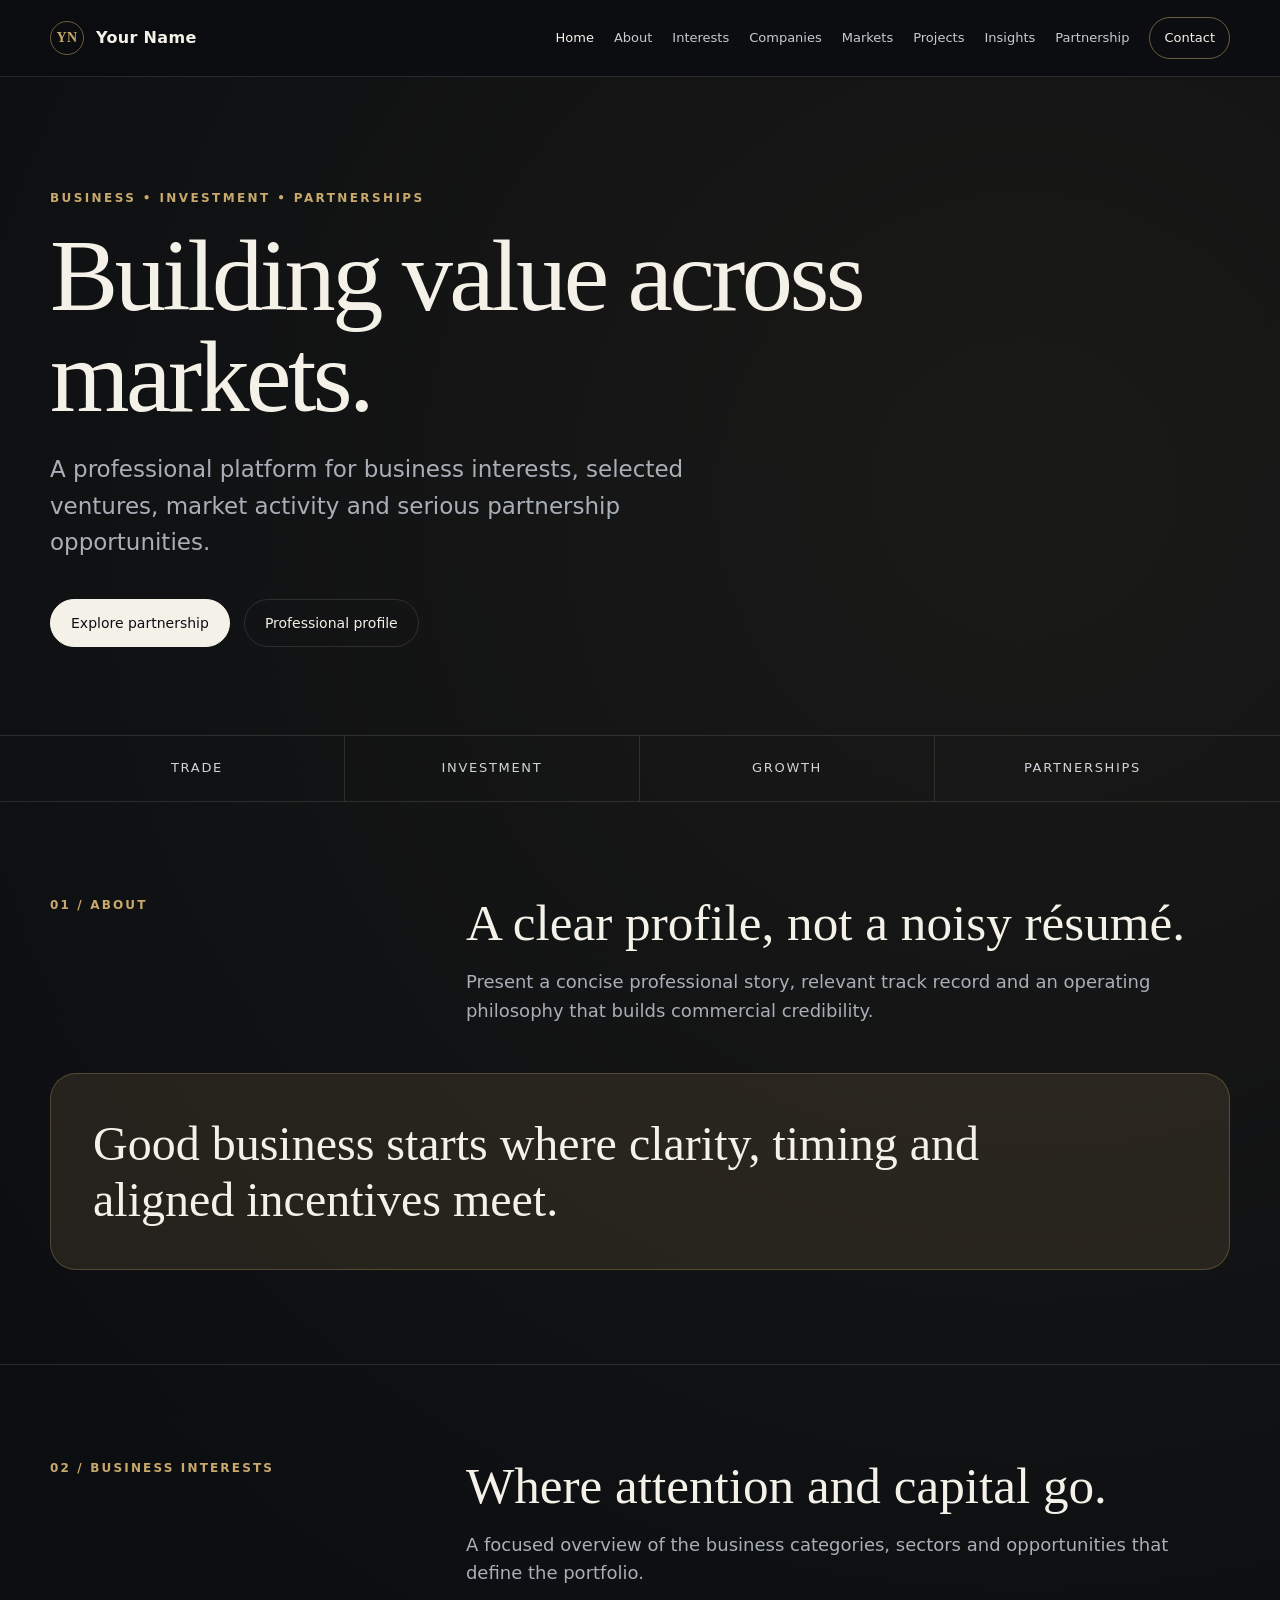
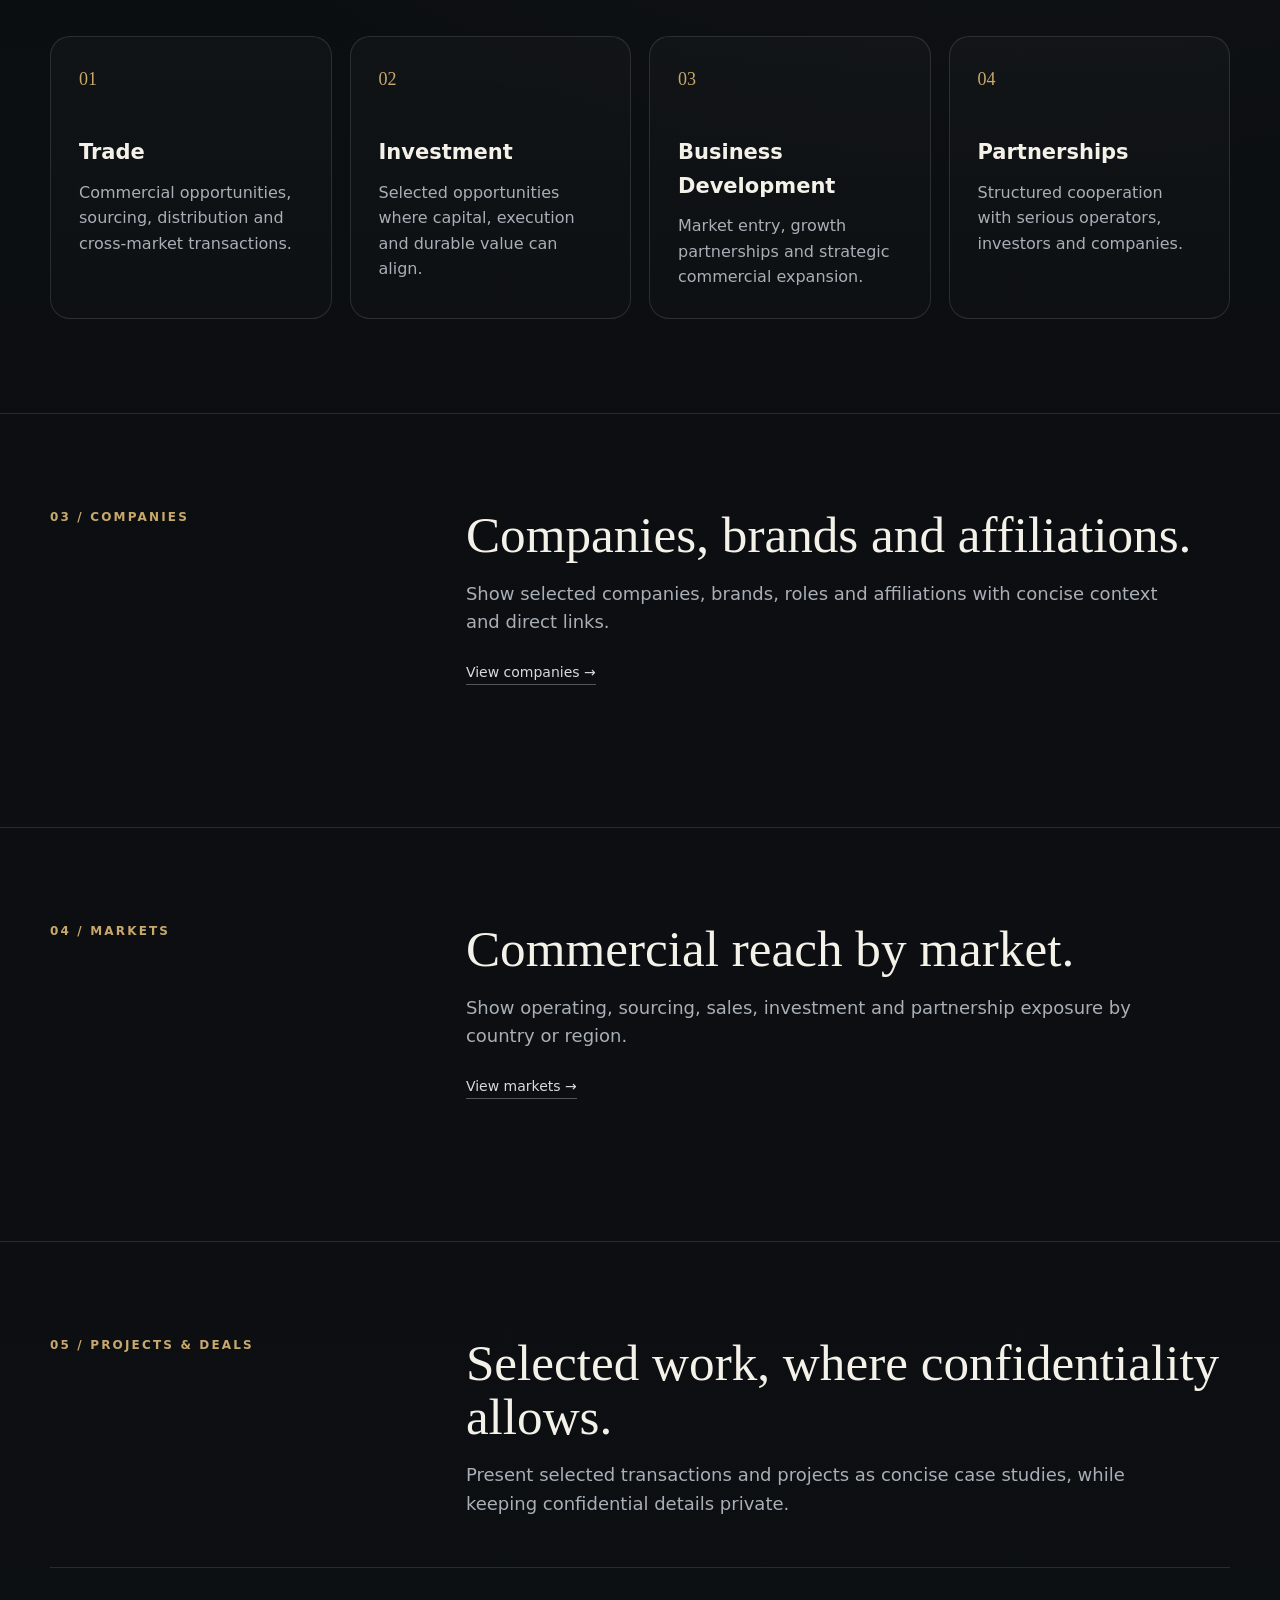
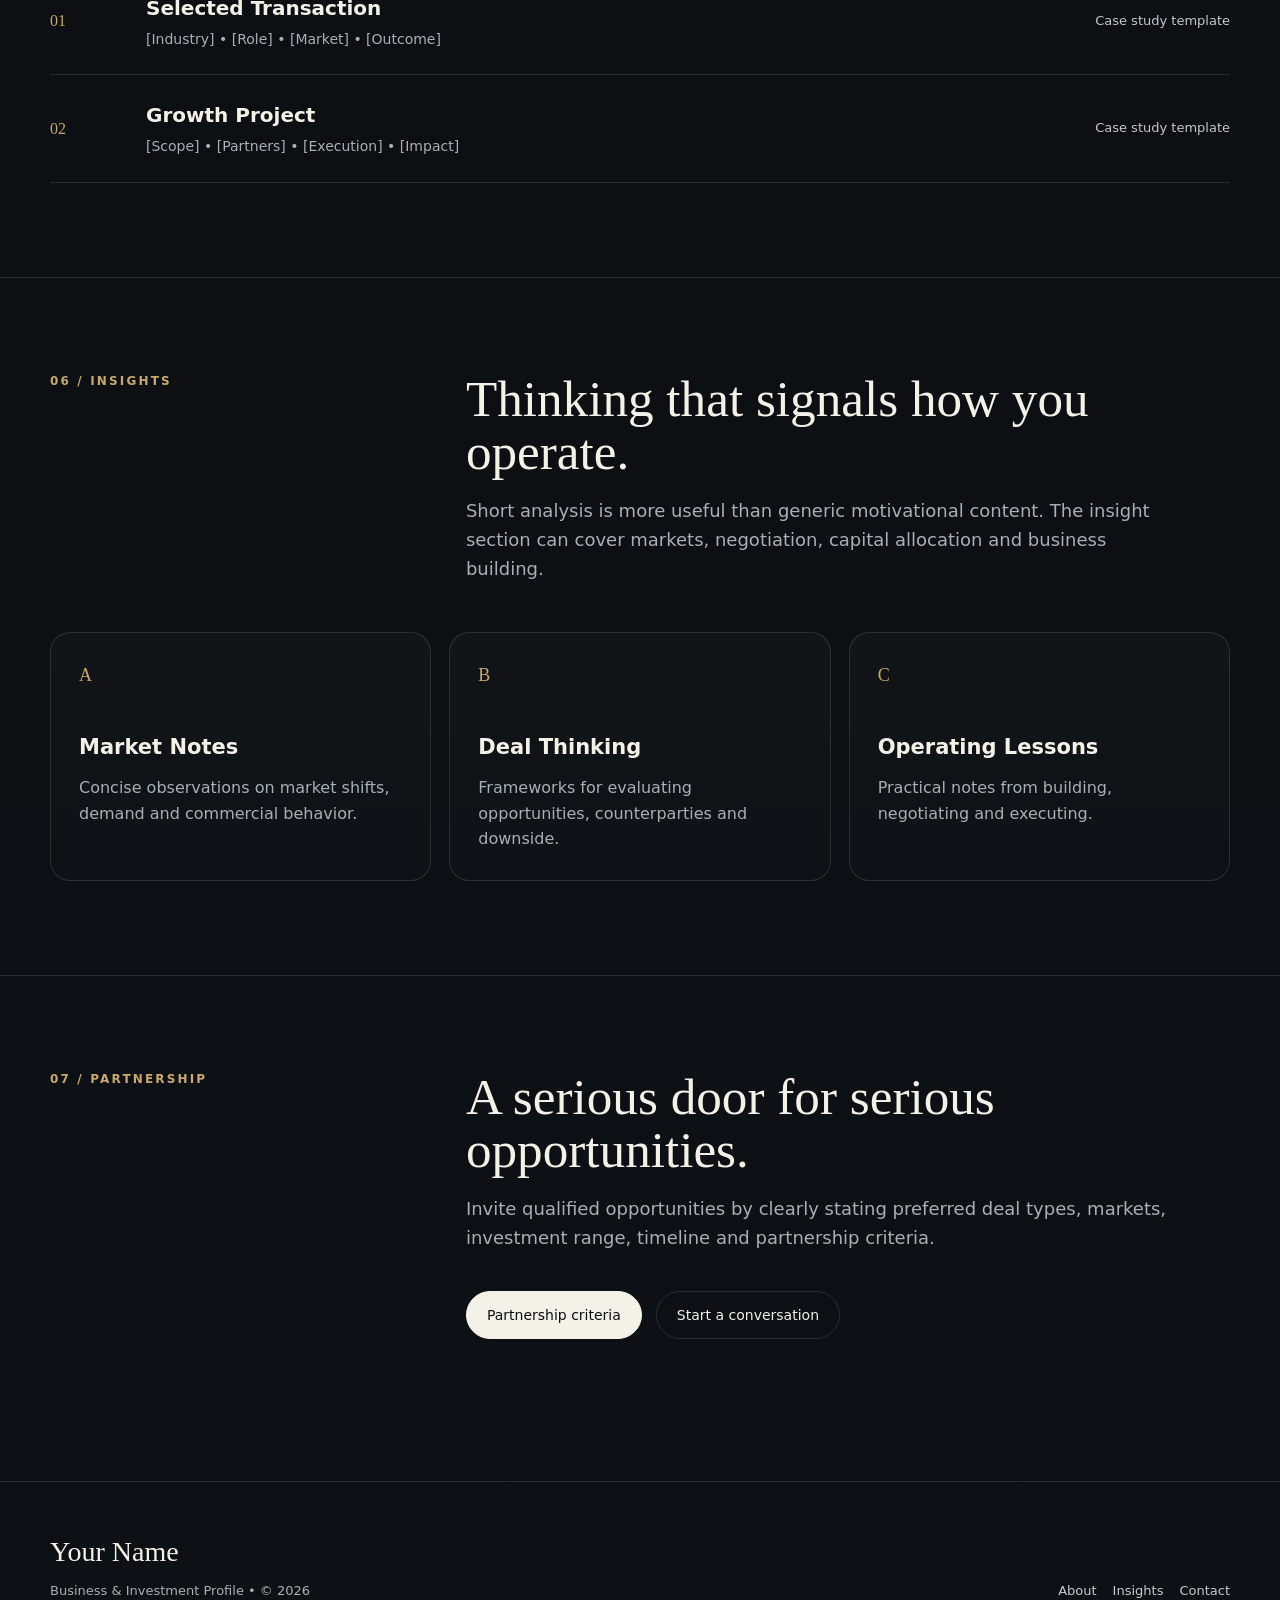
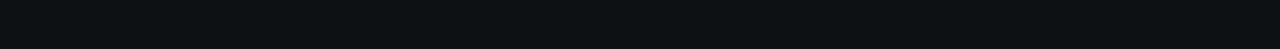
==== index.html @ 34b83f44 "feat: add template home page" ====
<!doctype html>
<html lang="en">
<head>
  <meta charset="utf-8" />
  <meta name="viewport" content="width=device-width, initial-scale=1" />
  <meta name="description" content="Professional business, investment and partnership portfolio template." />
  <title>Business & Investment Portfolio</title>
  <link rel="stylesheet" href="assets/styles.css" />
</head>
<body>
<header class="site-header">
  <div class="container nav-wrap">
    <a class="brand" href="./"><span class="brand-mark" data-initials>YN</span><span data-owner>Your Name</span></a>
    <button class="menu-btn" data-menu aria-expanded="false" aria-label="Open navigation">☰</button>
    <nav class="nav" data-nav>
      <a aria-current="page" href="./">Home</a><a href="about/">About</a><a href="business-interests/">Interests</a><a href="companies/">Companies</a><a href="markets/">Markets</a><a href="projects/">Projects</a><a href="insights/">Insights</a><a href="partnership/">Partnership</a><a class="nav-cta" href="contact/">Contact</a>
    </nav>
  </div>
</header>

<main>
  <section class="hero">
    <div class="container reveal">
      <div class="eyebrow">Business • Investment • Partnerships</div>
      <h1>Building value across markets.</h1>
      <p>A professional platform for business interests, selected ventures, market activity and serious partnership opportunities.</p>
      <div class="hero-actions"><a class="btn btn-primary" href="partnership/">Explore partnership</a><a class="btn btn-secondary" href="about/">Professional profile</a></div>
    </div>
  </section>

  <div class="signal-bar">
    <div class="container signal-grid"><div class="signal">Trade</div><div class="signal">Investment</div><div class="signal">Growth</div><div class="signal">Partnerships</div></div>
  </div>

  <section class="section">
    <div class="container">
      <div class="section-head reveal"><div class="section-kicker">01 / About</div><div><h2 class="section-title">A clear profile, not a noisy résumé.</h2><p class="section-copy">Present a concise professional story, relevant track record and an operating philosophy that builds commercial credibility.</p></div></div>
      <div class="quote-panel reveal"><p>Good business starts where clarity, timing and aligned incentives meet.</p></div>
    </div>
  </section>

  <section class="section">
    <div class="container">
      <div class="section-head reveal"><div class="section-kicker">02 / Business Interests</div><div><h2 class="section-title">Where attention and capital go.</h2><p class="section-copy">A focused overview of the business categories, sectors and opportunities that define the portfolio.</p></div></div>
      <div class="grid grid-4">
        <article class="card reveal"><div class="card-index">01</div><h3>Trade</h3><p>Commercial opportunities, sourcing, distribution and cross-market transactions.</p></article>
        <article class="card reveal"><div class="card-index">02</div><h3>Investment</h3><p>Selected opportunities where capital, execution and durable value can align.</p></article>
        <article class="card reveal"><div class="card-index">03</div><h3>Business Development</h3><p>Market entry, growth partnerships and strategic commercial expansion.</p></article>
        <article class="card reveal"><div class="card-index">04</div><h3>Partnerships</h3><p>Structured cooperation with serious operators, investors and companies.</p></article>
      </div>
    </div>
  </section>

  <section class="section">
    <div class="container">
      <div class="section-head reveal"><div class="section-kicker">03 / Companies</div><div><h2 class="section-title">Companies, brands and affiliations.</h2><p class="section-copy">Show selected companies, brands, roles and affiliations with concise context and direct links.</p><a class="card-link" href="companies/">View companies →</a></div></div>
    </div>
  </section>

  <section class="section">
    <div class="container">
      <div class="section-head reveal"><div class="section-kicker">04 / Markets</div><div><h2 class="section-title">Commercial reach by market.</h2><p class="section-copy">Show operating, sourcing, sales, investment and partnership exposure by country or region.</p><a class="card-link" href="markets/">View markets →</a></div></div>
    </div>
  </section>

  <section class="section">
    <div class="container">
      <div class="section-head reveal"><div class="section-kicker">05 / Projects & Deals</div><div><h2 class="section-title">Selected work, where confidentiality allows.</h2><p class="section-copy">Present selected transactions and projects as concise case studies, while keeping confidential details private.</p></div></div>
      <div class="list-row reveal"><div class="list-num">01</div><div><h3>Selected Transaction</h3><p>[Industry] • [Role] • [Market] • [Outcome]</p></div><div class="list-meta">Case study template</div></div>
      <div class="list-row reveal"><div class="list-num">02</div><div><h3>Growth Project</h3><p>[Scope] • [Partners] • [Execution] • [Impact]</p></div><div class="list-meta">Case study template</div></div>
    </div>
  </section>

  <section class="section">
    <div class="container">
      <div class="section-head reveal"><div class="section-kicker">06 / Insights</div><div><h2 class="section-title">Thinking that signals how you operate.</h2><p class="section-copy">Short analysis is more useful than generic motivational content. The insight section can cover markets, negotiation, capital allocation and business building.</p></div></div>
      <div class="grid grid-3">
        <article class="card reveal"><div class="card-index">A</div><h3>Market Notes</h3><p>Concise observations on market shifts, demand and commercial behavior.</p></article>
        <article class="card reveal"><div class="card-index">B</div><h3>Deal Thinking</h3><p>Frameworks for evaluating opportunities, counterparties and downside.</p></article>
        <article class="card reveal"><div class="card-index">C</div><h3>Operating Lessons</h3><p>Practical notes from building, negotiating and executing.</p></article>
      </div>
    </div>
  </section>

  <section class="section">
    <div class="container">
      <div class="section-head reveal"><div class="section-kicker">07 / Partnership</div><div><h2 class="section-title">A serious door for serious opportunities.</h2><p class="section-copy">Invite qualified opportunities by clearly stating preferred deal types, markets, investment range, timeline and partnership criteria.</p><div class="hero-actions"><a class="btn btn-primary" href="partnership/">Partnership criteria</a><a class="btn btn-secondary" href="contact/">Start a conversation</a></div></div></div>
    </div>
  </section>
</main>

<footer class="site-footer"><div class="container footer-grid"><div><p class="footer-title" data-owner>Your Name</p><p class="footer-note">Business & Investment Profile • © <span data-year></span></p></div><div class="footer-links"><a href="about/">About</a><a href="insights/">Insights</a><a href="contact/">Contact</a></div></div></footer>
<script src="assets/config.js"></script>
<script src="assets/app.js"></script>
</body>
</html>
---- assets/styles.css ----
:root {
  --bg: #0b0d10;
  --bg-soft: #11151a;
  --panel: #151a20;
  --text: #f4f1e8;
  --muted: #a9afb7;
  --line: rgba(244, 241, 232, 0.12);
  --accent: #c8a96b;
  --accent-soft: rgba(200, 169, 107, 0.12);
  --max: 1180px;
}

* { box-sizing: border-box; }
html { scroll-behavior: smooth; }
body {
  margin: 0;
  background:
    radial-gradient(circle at 80% 10%, rgba(200,169,107,.08), transparent 30%),
    linear-gradient(180deg, #0b0d10 0%, #0d1014 100%);
  color: var(--text);
  font-family: Inter, ui-sans-serif, system-ui, -apple-system, BlinkMacSystemFont, "Segoe UI", sans-serif;
  line-height: 1.6;
  min-height: 100vh;
}

a { color: inherit; text-decoration: none; }
img { max-width: 100%; display: block; }
button, input, textarea { font: inherit; }

.container { width: min(calc(100% - 40px), var(--max)); margin: 0 auto; }

.site-header {
  position: sticky;
  top: 0;
  z-index: 50;
  border-bottom: 1px solid var(--line);
  background: rgba(11,13,16,.82);
  backdrop-filter: blur(18px);
}
.nav-wrap { height: 76px; display: flex; align-items: center; justify-content: space-between; gap: 24px; }
.brand { display: flex; align-items: center; gap: 12px; font-weight: 700; letter-spacing: .02em; white-space: nowrap; }
.brand-mark {
  width: 34px; height: 34px; border: 1px solid rgba(200,169,107,.5); border-radius: 50%;
  display: grid; place-items: center; color: var(--accent); font-family: Georgia, serif; font-size: 14px;
}
.nav { display: flex; align-items: center; gap: 20px; font-size: 13px; color: #c7cbd0; }
.nav a { transition: color .2s ease; }
.nav a:hover, .nav a[aria-current="page"] { color: var(--text); }
.nav-cta { border: 1px solid rgba(200,169,107,.5); padding: 10px 14px; border-radius: 999px; color: var(--text)!important; }
.menu-btn { display:none; background:none; border:1px solid var(--line); color:var(--text); width:42px; height:42px; border-radius:10px; }

.hero { padding: 112px 0 88px; min-height: 72vh; display: flex; align-items: center; }
.eyebrow { text-transform: uppercase; letter-spacing: .2em; color: var(--accent); font-size: 12px; font-weight: 700; }
.hero h1, .page-hero h1 {
  font-family: Georgia, "Times New Roman", serif;
  font-weight: 500;
  letter-spacing: -.035em;
  line-height: .98;
  margin: 18px 0 24px;
}
.hero h1 { font-size: clamp(58px, 8vw, 112px); max-width: 980px; }
.page-hero h1 { font-size: clamp(48px, 6vw, 86px); max-width: 920px; }
.hero p, .page-hero p { color: var(--muted); font-size: clamp(18px, 2vw, 23px); max-width: 720px; margin: 0; }
.hero-actions { display:flex; flex-wrap:wrap; gap:14px; margin-top:38px; }
.btn { display:inline-flex; align-items:center; justify-content:center; min-height:48px; padding:0 20px; border-radius:999px; border:1px solid var(--line); font-size:14px; transition:all .2s ease; }
.btn-primary { background: var(--text); color: #0c0f12; border-color: var(--text); }
.btn-primary:hover { transform: translateY(-2px); }
.btn-secondary:hover { border-color: rgba(200,169,107,.6); color: var(--accent); }

.signal-bar { border-top:1px solid var(--line); border-bottom:1px solid var(--line); }
.signal-grid { display:grid; grid-template-columns: repeat(4, 1fr); }
.signal { padding:22px 18px; border-right:1px solid var(--line); text-align:center; color:#d0d4d8; font-size:13px; text-transform:uppercase; letter-spacing:.13em; }
.signal:last-child { border-right:0; }

.section { padding: 94px 0; border-bottom:1px solid var(--line); }
.section-head { display:grid; grid-template-columns: .65fr 1.35fr; gap:48px; margin-bottom:48px; }
.section-kicker { color: var(--accent); font-size:12px; text-transform:uppercase; letter-spacing:.18em; font-weight:700; }
.section-title { font-family:Georgia, serif; font-size:clamp(36px,4vw,58px); line-height:1.05; margin:0; font-weight:500; }
.section-copy { color:var(--muted); max-width:720px; font-size:18px; margin:18px 0 0; }

.grid { display:grid; gap:18px; }
.grid-2 { grid-template-columns: repeat(2, minmax(0,1fr)); }
.grid-3 { grid-template-columns: repeat(3, minmax(0,1fr)); }
.grid-4 { grid-template-columns: repeat(4, minmax(0,1fr)); }
.card { background:linear-gradient(180deg,rgba(255,255,255,.025),rgba(255,255,255,.012)); border:1px solid var(--line); border-radius:20px; padding:28px; min-height:220px; }
.card-index { color:var(--accent); font-family:Georgia,serif; font-size:18px; }
.card h3 { font-size:21px; margin:42px 0 10px; }
.card p { color:var(--muted); margin:0; }
.card-link { display:inline-flex; margin-top:24px; color:#d7dadd; font-size:14px; border-bottom:1px solid rgba(215,218,221,.35); }

.quote-panel { border:1px solid rgba(200,169,107,.28); border-radius:26px; padding:42px; background:var(--accent-soft); }
.quote-panel p { font-family:Georgia,serif; font-size:clamp(28px,3.8vw,48px); line-height:1.15; margin:0; max-width:900px; }

.page-hero { padding: 100px 0 70px; border-bottom:1px solid var(--line); }
.page-section { padding:72px 0; }
.content-grid { display:grid; grid-template-columns: 280px minmax(0,1fr); gap:64px; }
.side-label { color:var(--accent); text-transform:uppercase; font-size:12px; letter-spacing:.16em; font-weight:700; }
.prose { max-width:780px; }
.prose h2 { font-family:Georgia,serif; font-weight:500; font-size:42px; line-height:1.1; margin:0 0 20px; }
.prose h3 { margin-top:36px; }
.prose p, .prose li { color:var(--muted); font-size:17px; }
.prose ul { padding-left:20px; }
.placeholder { border:1px dashed rgba(200,169,107,.35); border-radius:18px; padding:24px; color:var(--muted); background:rgba(200,169,107,.04); }

.list-row { display:grid; grid-template-columns: 72px 1fr auto; gap:24px; align-items:center; padding:24px 0; border-top:1px solid var(--line); }
.list-row:last-child { border-bottom:1px solid var(--line); }
.list-num { color:var(--accent); font-family:Georgia,serif; }
.list-row h3 { margin:0 0 4px; font-size:20px; }
.list-row p { margin:0; color:var(--muted); font-size:14px; }
.list-meta { color:#c4c8cd; font-size:13px; text-align:right; }

.contact-grid { display:grid; grid-template-columns: 1fr .9fr; gap:30px; }
.contact-panel { border:1px solid var(--line); border-radius:24px; padding:30px; background:rgba(255,255,255,.018); }
.contact-panel h3 { margin-top:0; }
.contact-panel p { color:var(--muted); }
.contact-links { display:grid; gap:12px; margin-top:24px; }
.contact-links a { border:1px solid var(--line); padding:14px 16px; border-radius:12px; }

.site-footer { padding:48px 0; }
.footer-grid { display:flex; justify-content:space-between; gap:24px; align-items:flex-end; }
.footer-title { font-family:Georgia,serif; font-size:28px; margin:0 0 6px; }
.footer-note { color:var(--muted); font-size:13px; margin:0; }
.footer-links { display:flex; flex-wrap:wrap; gap:16px; color:#c6cad0; font-size:13px; }

.reveal { opacity:0; transform:translateY(16px); transition:opacity .65s ease, transform .65s ease; }
.reveal.visible { opacity:1; transform:none; }

@media (max-width: 960px) {
  .menu-btn { display:block; }
  .nav { display:none; position:absolute; left:20px; right:20px; top:84px; padding:20px; border:1px solid var(--line); border-radius:18px; background:#11151a; flex-direction:column; align-items:flex-start; }
  .nav.open { display:flex; }
  .section-head, .content-grid, .contact-grid { grid-template-columns:1fr; gap:24px; }
  .grid-4 { grid-template-columns:repeat(2,1fr); }
  .grid-3 { grid-template-columns:1fr; }
  .hero { min-height:auto; padding-top:88px; }
}

@media (max-width: 640px) {
  .container { width:min(calc(100% - 28px), var(--max)); }
  .hero { padding:72px 0 58px; }
  .hero h1 { font-size:52px; }
  .page-hero { padding:72px 0 52px; }
  .signal-grid { grid-template-columns:repeat(2,1fr); }
  .signal:nth-child(2) { border-right:0; }
  .signal:nth-child(-n+2) { border-bottom:1px solid var(--line); }
  .grid-2, .grid-4 { grid-template-columns:1fr; }
  .section { padding:68px 0; }
  .card { min-height:180px; }
  .list-row { grid-template-columns:46px 1fr; }
  .list-meta { grid-column:2; text-align:left; }
  .footer-grid { flex-direction:column; align-items:flex-start; }
}
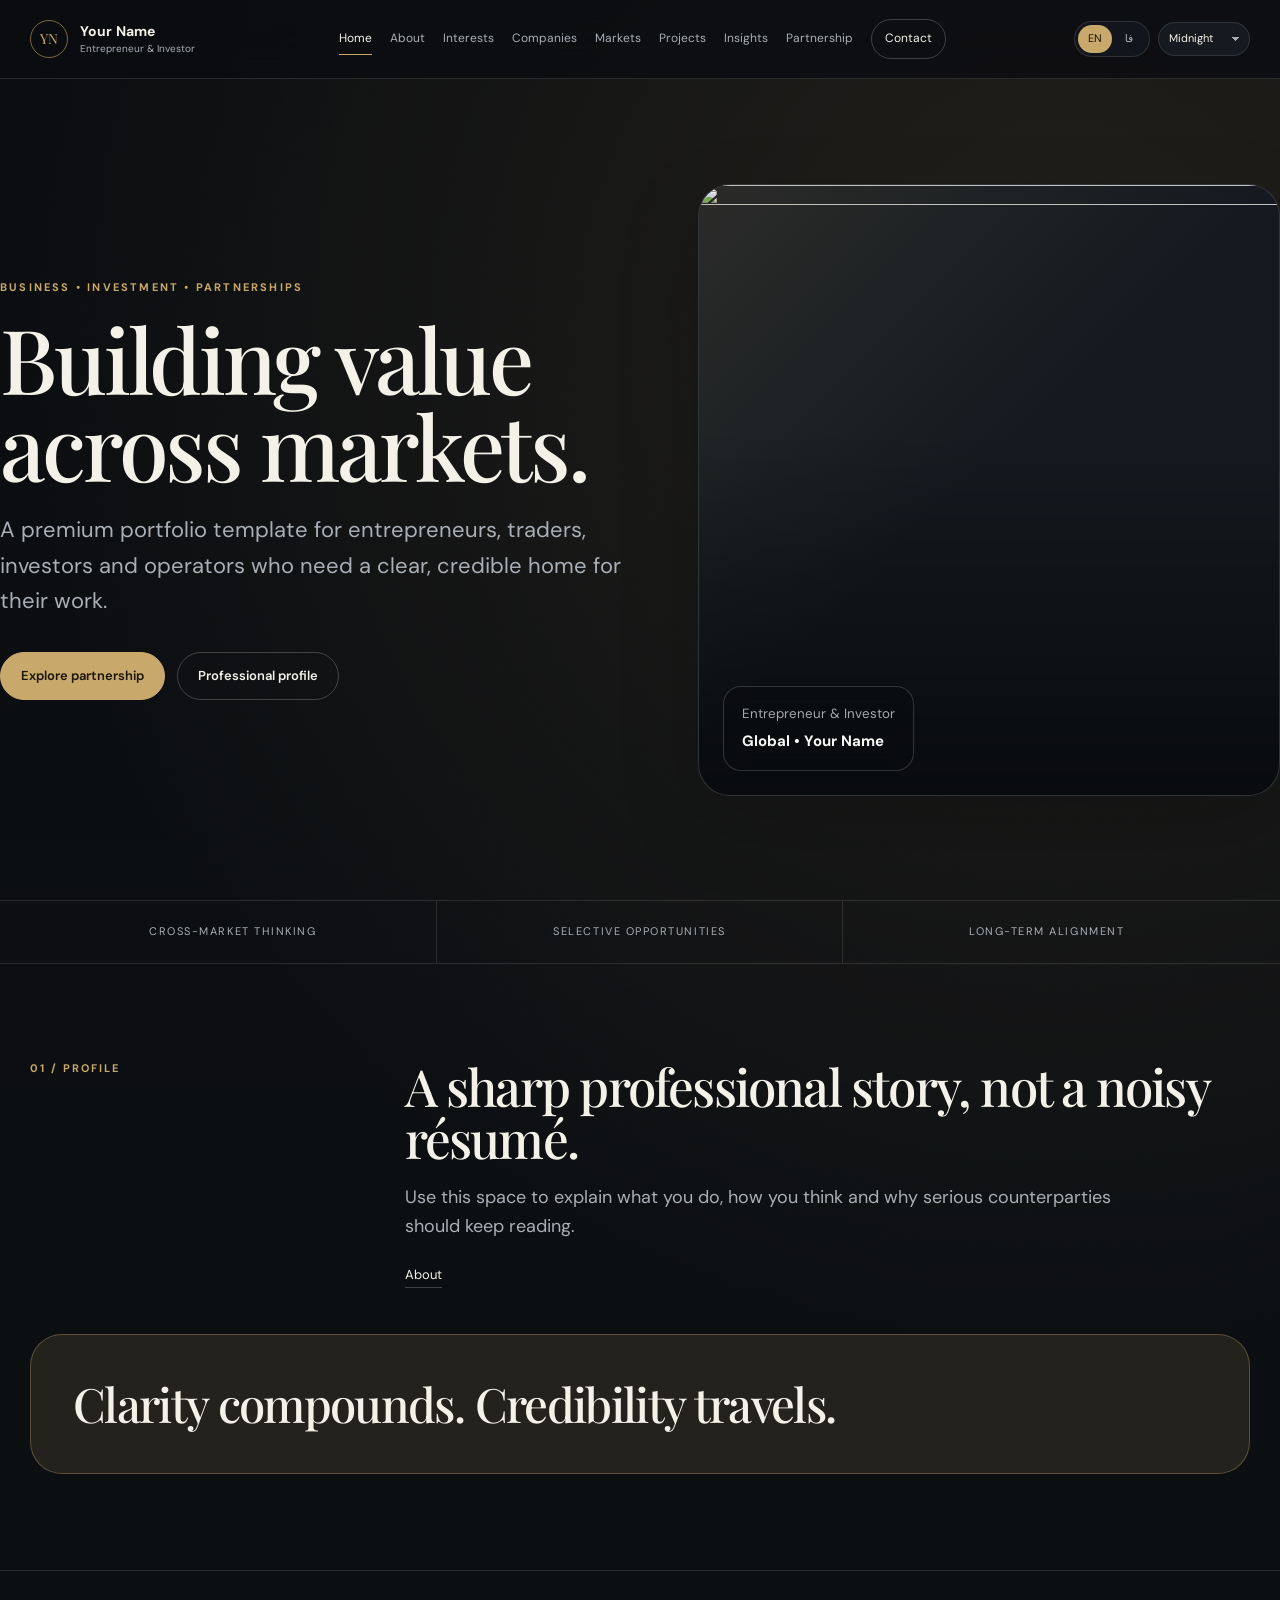
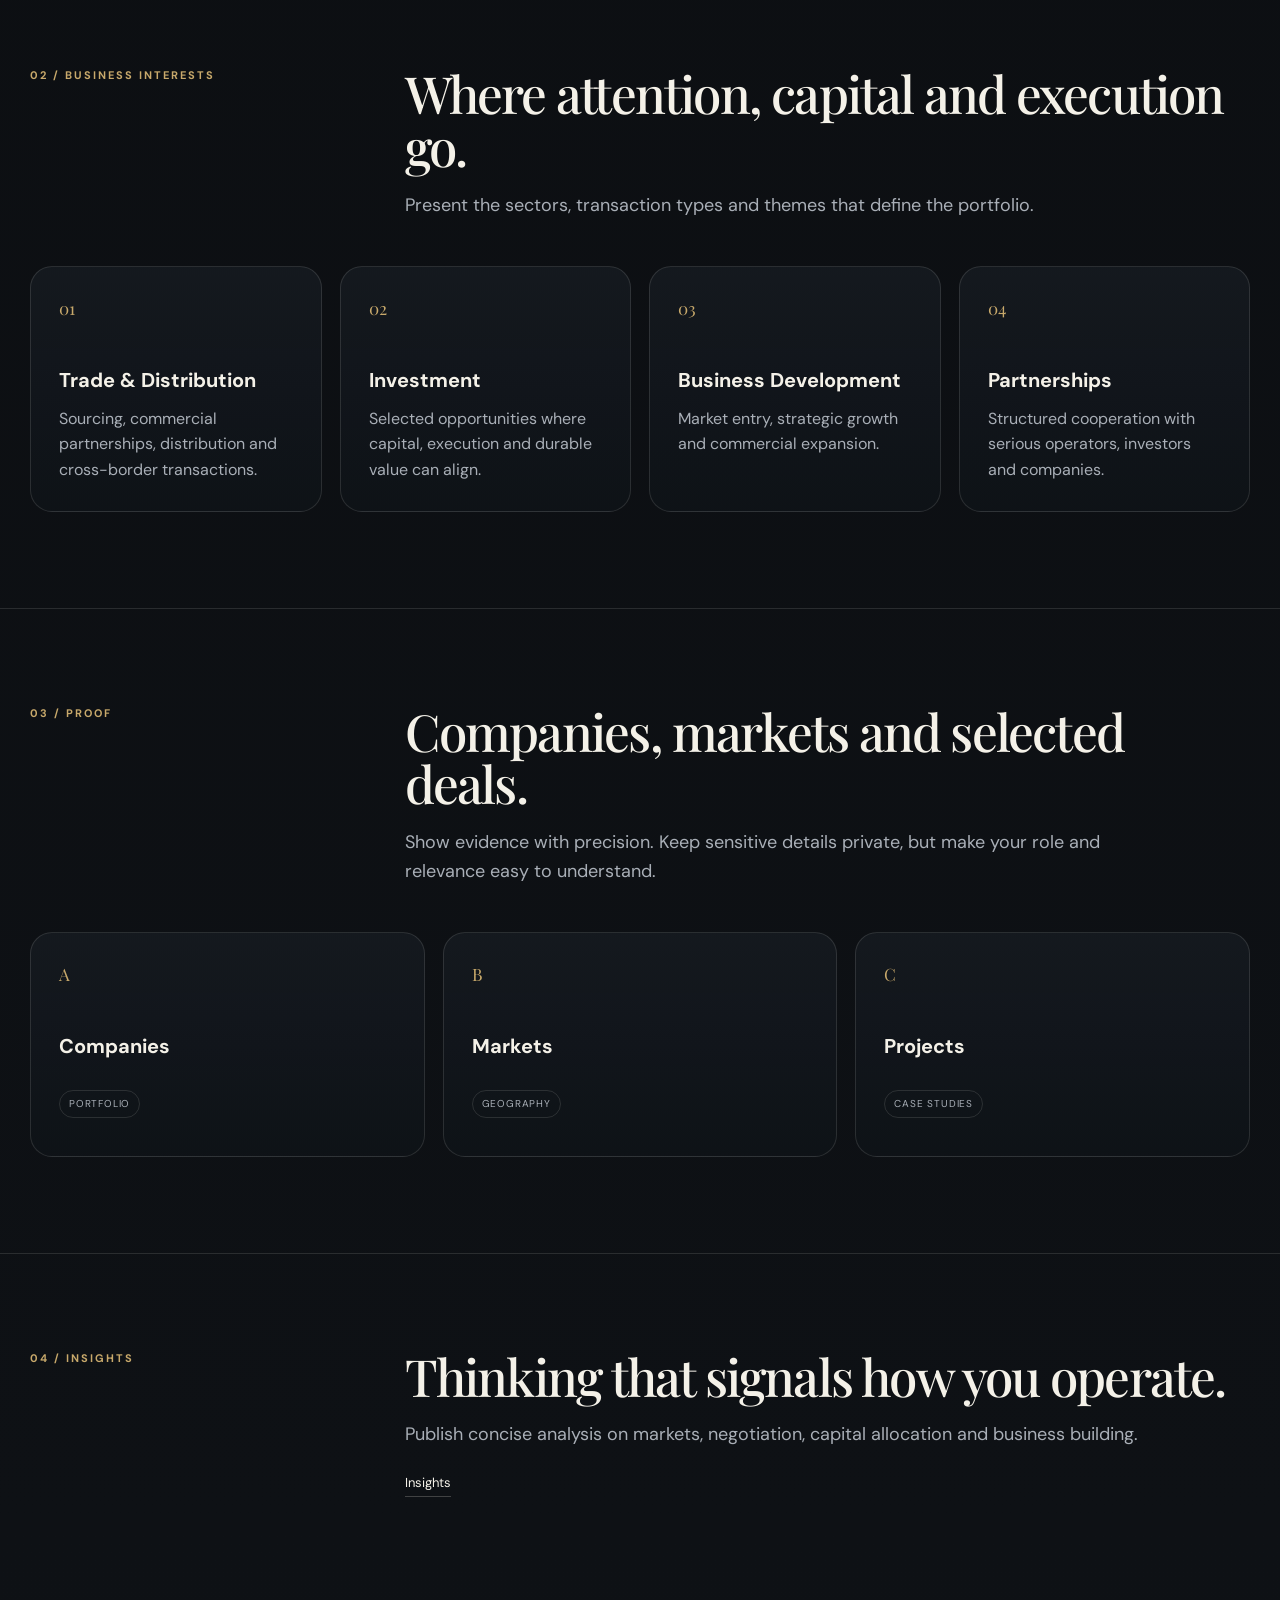
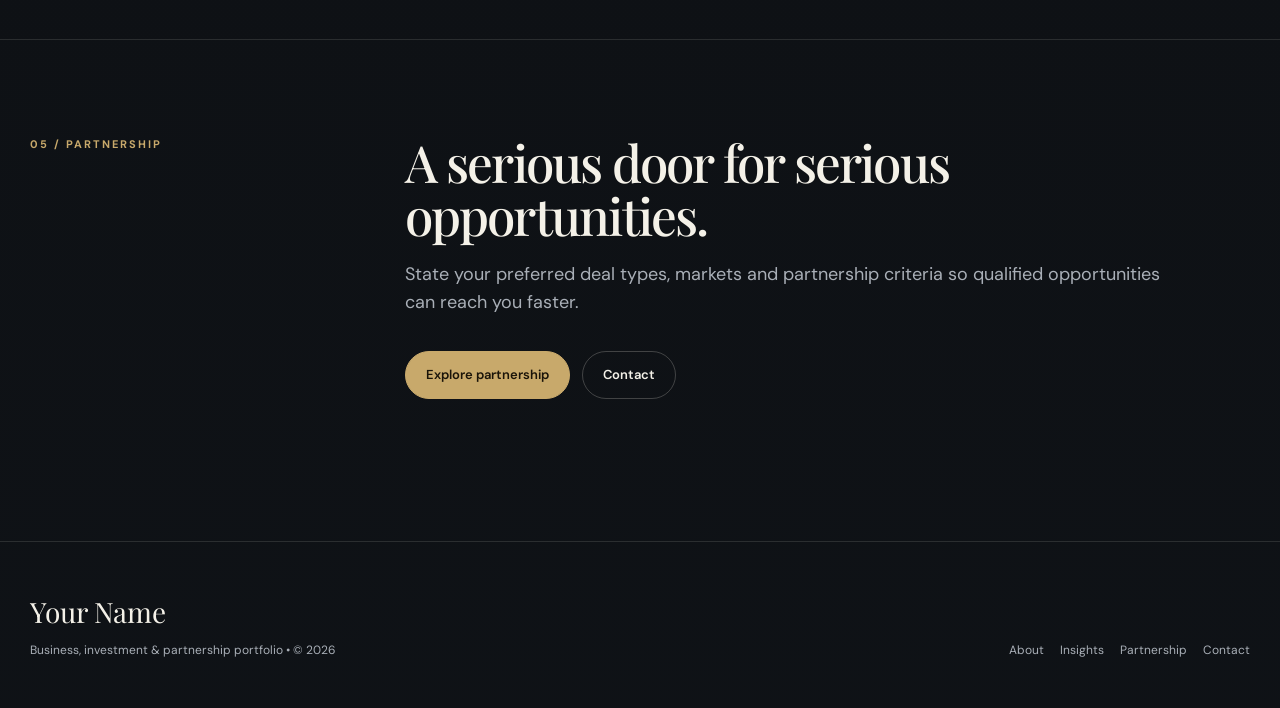
==== commit d43060c0: "feat: redesign multilingual home page" ====
--- a/index.html
+++ b/index.html
@@ -1,96 +1,112 @@
 <!doctype html>
-<html lang="en">
+<html lang="en" dir="ltr" data-theme="midnight">
 <head>
-  <meta charset="utf-8" />
-  <meta name="viewport" content="width=device-width, initial-scale=1" />
-  <meta name="description" content="Professional business, investment and partnership portfolio template." />
-  <title>Business & Investment Portfolio</title>
-  <link rel="stylesheet" href="assets/styles.css" />
+  <meta charset="utf-8">
+  <meta name="viewport" content="width=device-width,initial-scale=1">
+  <meta name="theme-color" content="#0b0d10">
+  <meta name="description" content="Premium portfolio template for entrepreneurs, traders, investors and business operators.">
+  <meta name="robots" content="index,follow">
+  <meta property="og:type" content="website">
+  <meta property="og:title" content="Executive Business Portfolio">
+  <meta property="og:description" content="Premium portfolio template for entrepreneurs, traders, investors and business operators.">
+  <meta property="og:url" content="https://hoosseinrahimi.github.io/executive-business-portfolio/">
+  <meta property="og:image" content="">
+  <meta name="twitter:card" content="summary_large_image">
+  <meta name="twitter:title" content="Executive Business Portfolio">
+  <meta name="twitter:description" content="Premium portfolio template for entrepreneurs, traders, investors and business operators.">
+  <meta name="twitter:image" content="">
+  <link rel="canonical" href="https://hoosseinrahimi.github.io/executive-business-portfolio/">
+  <link rel="icon" href="assets/favicon.svg" type="image/svg+xml">
+  <link rel="manifest" href="site.webmanifest">
+  <link rel="preconnect" href="https://fonts.googleapis.com">
+  <link rel="preconnect" href="https://fonts.gstatic.com" crossorigin>
+  <link rel="preconnect" href="https://images.unsplash.com">
+  <link rel="stylesheet" href="assets/styles.css">
+  <title>Executive Business Portfolio</title>
+  <script>try{document.documentElement.dataset.theme=localStorage.getItem('business-template-theme')||'midnight'}catch(e){}</script>
+  <script id="structured-data" type="application/ld+json"></script>
 </head>
-<body>
-<header class="site-header">
-  <div class="container nav-wrap">
-    <a class="brand" href="./"><span class="brand-mark" data-initials>YN</span><span data-owner>Your Name</span></a>
-    <button class="menu-btn" data-menu aria-expanded="false" aria-label="Open navigation">☰</button>
-    <nav class="nav" data-nav>
-      <a aria-current="page" href="./">Home</a><a href="about/">About</a><a href="business-interests/">Interests</a><a href="companies/">Companies</a><a href="markets/">Markets</a><a href="projects/">Projects</a><a href="insights/">Insights</a><a href="partnership/">Partnership</a><a class="nav-cta" href="contact/">Contact</a>
-    </nav>
-  </div>
-</header>
+<body data-page="home" data-root="./">
+  <a class="skip-link" href="#main" data-i18n="ui.skip">Skip to content</a>
+  <div id="site-header"></div>
 
-<main>
-  <section class="hero">
-    <div class="container reveal">
-      <div class="eyebrow">Business • Investment • Partnerships</div>
-      <h1>Building value across markets.</h1>
-      <p>A professional platform for business interests, selected ventures, market activity and serious partnership opportunities.</p>
-      <div class="hero-actions"><a class="btn btn-primary" href="partnership/">Explore partnership</a><a class="btn btn-secondary" href="about/">Professional profile</a></div>
-    </div>
-  </section>
+  <main id="main">
+    <section class="hero">
+      <div class="container hero-grid">
+        <div class="hero-copy reveal">
+          <div class="eyebrow" data-i18n="home.eyebrow">Business • Investment • Partnerships</div>
+          <h1 data-i18n="home.title">Building value across markets.</h1>
+          <p data-i18n="home.intro">A premium portfolio template for entrepreneurs, traders, investors and operators who need a clear, credible home for their work.</p>
+          <div class="hero-actions">
+            <a class="btn btn-accent" href="partnership/" data-i18n="home.primary">Explore partnership</a>
+            <a class="btn btn-secondary" href="about/" data-i18n="home.secondary">Professional profile</a>
+          </div>
+        </div>
+        <figure class="hero-visual reveal" aria-hidden="true">
+          <img data-hero-image src="assets/images/hero-grid.svg" alt="">
+          <figcaption class="hero-badge"><small data-role>Entrepreneur & Investor</small><strong><span data-location>Global</span> • <span data-owner>Your Name</span></strong></figcaption>
+        </figure>
+      </div>
+    </section>
 
-  <div class="signal-bar">
-    <div class="container signal-grid"><div class="signal">Trade</div><div class="signal">Investment</div><div class="signal">Growth</div><div class="signal">Partnerships</div></div>
-  </div>
-
-  <section class="section">
-    <div class="container">
-      <div class="section-head reveal"><div class="section-kicker">01 / About</div><div><h2 class="section-title">A clear profile, not a noisy résumé.</h2><p class="section-copy">Present a concise professional story, relevant track record and an operating philosophy that builds commercial credibility.</p></div></div>
-      <div class="quote-panel reveal"><p>Good business starts where clarity, timing and aligned incentives meet.</p></div>
-    </div>
-  </section>
-
-  <section class="section">
-    <div class="container">
-      <div class="section-head reveal"><div class="section-kicker">02 / Business Interests</div><div><h2 class="section-title">Where attention and capital go.</h2><p class="section-copy">A focused overview of the business categories, sectors and opportunities that define the portfolio.</p></div></div>
-      <div class="grid grid-4">
-        <article class="card reveal"><div class="card-index">01</div><h3>Trade</h3><p>Commercial opportunities, sourcing, distribution and cross-market transactions.</p></article>
-        <article class="card reveal"><div class="card-index">02</div><h3>Investment</h3><p>Selected opportunities where capital, execution and durable value can align.</p></article>
-        <article class="card reveal"><div class="card-index">03</div><h3>Business Development</h3><p>Market entry, growth partnerships and strategic commercial expansion.</p></article>
-        <article class="card reveal"><div class="card-index">04</div><h3>Partnerships</h3><p>Structured cooperation with serious operators, investors and companies.</p></article>
+    <div class="signal-bar">
+      <div class="container signal-grid">
+        <div class="signal" data-i18n="home.stat1">Cross-market thinking</div>
+        <div class="signal" data-i18n="home.stat2">Selective opportunities</div>
+        <div class="signal" data-i18n="home.stat3">Long-term alignment</div>
       </div>
     </div>
-  </section>
 
-  <section class="section">
-    <div class="container">
-      <div class="section-head reveal"><div class="section-kicker">03 / Companies</div><div><h2 class="section-title">Companies, brands and affiliations.</h2><p class="section-copy">Show selected companies, brands, roles and affiliations with concise context and direct links.</p><a class="card-link" href="companies/">View companies →</a></div></div>
-    </div>
-  </section>
+    <section class="section">
+      <div class="container">
+        <div class="section-head reveal">
+          <div class="section-kicker" data-i18n="home.aboutKicker">01 / Profile</div>
+          <div><h2 class="section-title" data-i18n="home.aboutTitle">A sharp professional story, not a noisy résumé.</h2><p class="section-copy" data-i18n="home.aboutCopy">Use this space to explain what you do, how you think and why serious counterparties should keep reading.</p><a class="card-link" href="about/" data-i18n="ui.nav.about">About</a></div>
+        </div>
+        <div class="quote-panel reveal"><p>Clarity compounds. Credibility travels.</p></div>
+      </div>
+    </section>
 
-  <section class="section">
-    <div class="container">
-      <div class="section-head reveal"><div class="section-kicker">04 / Markets</div><div><h2 class="section-title">Commercial reach by market.</h2><p class="section-copy">Show operating, sourcing, sales, investment and partnership exposure by country or region.</p><a class="card-link" href="markets/">View markets →</a></div></div>
-    </div>
-  </section>
+    <section class="section">
+      <div class="container">
+        <div class="section-head reveal"><div class="section-kicker" data-i18n="home.interestsKicker">02 / Business interests</div><div><h2 class="section-title" data-i18n="home.interestsTitle">Where attention, capital and execution go.</h2><p class="section-copy" data-i18n="home.interestsCopy">Present the sectors, transaction types and themes that define the portfolio.</p></div></div>
+        <div class="grid grid-4">
+          <article class="card reveal"><div class="card-index">01</div><h3 data-i18n="home.trade">Trade & Distribution</h3><p data-i18n="home.tradeCopy">Sourcing, commercial partnerships, distribution and cross-border transactions.</p></article>
+          <article class="card reveal"><div class="card-index">02</div><h3 data-i18n="home.invest">Investment</h3><p data-i18n="home.investCopy">Selected opportunities where capital, execution and durable value can align.</p></article>
+          <article class="card reveal"><div class="card-index">03</div><h3 data-i18n="home.growth">Business Development</h3><p data-i18n="home.growthCopy">Market entry, strategic growth and commercial expansion.</p></article>
+          <article class="card reveal"><div class="card-index">04</div><h3 data-i18n="home.partner">Partnerships</h3><p data-i18n="home.partnerCopy">Structured cooperation with serious operators, investors and companies.</p></article>
+        </div>
+      </div>
+    </section>
 
-  <section class="section">
-    <div class="container">
-      <div class="section-head reveal"><div class="section-kicker">05 / Projects & Deals</div><div><h2 class="section-title">Selected work, where confidentiality allows.</h2><p class="section-copy">Present selected transactions and projects as concise case studies, while keeping confidential details private.</p></div></div>
-      <div class="list-row reveal"><div class="list-num">01</div><div><h3>Selected Transaction</h3><p>[Industry] • [Role] • [Market] • [Outcome]</p></div><div class="list-meta">Case study template</div></div>
-      <div class="list-row reveal"><div class="list-num">02</div><div><h3>Growth Project</h3><p>[Scope] • [Partners] • [Execution] • [Impact]</p></div><div class="list-meta">Case study template</div></div>
-    </div>
-  </section>
+    <section class="section">
+      <div class="container">
+        <div class="section-head reveal"><div class="section-kicker" data-i18n="home.proofKicker">03 / Proof</div><div><h2 class="section-title" data-i18n="home.proofTitle">Companies, markets and selected deals.</h2><p class="section-copy" data-i18n="home.proofCopy">Show evidence with precision. Keep sensitive details private, but make your role and relevance easy to understand.</p></div></div>
+        <div class="grid grid-3">
+          <a class="card reveal" href="companies/"><div class="card-index">A</div><h3 data-i18n="ui.nav.companies">Companies</h3><span class="card-tag">Portfolio</span></a>
+          <a class="card reveal" href="markets/"><div class="card-index">B</div><h3 data-i18n="ui.nav.markets">Markets</h3><span class="card-tag">Geography</span></a>
+          <a class="card reveal" href="projects/"><div class="card-index">C</div><h3 data-i18n="ui.nav.projects">Projects</h3><span class="card-tag">Case studies</span></a>
+        </div>
+      </div>
+    </section>
 
-  <section class="section">
-    <div class="container">
-      <div class="section-head reveal"><div class="section-kicker">06 / Insights</div><div><h2 class="section-title">Thinking that signals how you operate.</h2><p class="section-copy">Short analysis is more useful than generic motivational content. The insight section can cover markets, negotiation, capital allocation and business building.</p></div></div>
-      <div class="grid grid-3">
-        <article class="card reveal"><div class="card-index">A</div><h3>Market Notes</h3><p>Concise observations on market shifts, demand and commercial behavior.</p></article>
-        <article class="card reveal"><div class="card-index">B</div><h3>Deal Thinking</h3><p>Frameworks for evaluating opportunities, counterparties and downside.</p></article>
-        <article class="card reveal"><div class="card-index">C</div><h3>Operating Lessons</h3><p>Practical notes from building, negotiating and executing.</p></article>
+    <section class="section">
+      <div class="container">
+        <div class="section-head reveal"><div class="section-kicker" data-i18n="home.thinkingKicker">04 / Insights</div><div><h2 class="section-title" data-i18n="home.thinkingTitle">Thinking that signals how you operate.</h2><p class="section-copy" data-i18n="home.thinkingCopy">Publish concise analysis on markets, negotiation, capital allocation and business building.</p><a class="card-link" href="insights/" data-i18n="ui.nav.insights">Insights</a></div></div>
       </div>
-    </div>
-  </section>
+    </section>
 
-  <section class="section">
-    <div class="container">
-      <div class="section-head reveal"><div class="section-kicker">07 / Partnership</div><div><h2 class="section-title">A serious door for serious opportunities.</h2><p class="section-copy">Invite qualified opportunities by clearly stating preferred deal types, markets, investment range, timeline and partnership criteria.</p><div class="hero-actions"><a class="btn btn-primary" href="partnership/">Partnership criteria</a><a class="btn btn-secondary" href="contact/">Start a conversation</a></div></div></div>
-    </div>
-  </section>
-</main>
+    <section class="section">
+      <div class="container">
+        <div class="section-head reveal"><div class="section-kicker" data-i18n="home.ctaKicker">05 / Partnership</div><div><h2 class="section-title" data-i18n="home.ctaTitle">A serious door for serious opportunities.</h2><p class="section-copy" data-i18n="home.ctaCopy">State your preferred deal types, markets and partnership criteria so qualified opportunities can reach you faster.</p><div class="hero-actions"><a class="btn btn-accent" href="partnership/" data-i18n="home.primary">Explore partnership</a><a class="btn btn-secondary" href="contact/" data-i18n="ui.nav.contact">Contact</a></div></div></div>
+      </div>
+    </section>
+  </main>
 
-<footer class="site-footer"><div class="container footer-grid"><div><p class="footer-title" data-owner>Your Name</p><p class="footer-note">Business & Investment Profile • © <span data-year></span></p></div><div class="footer-links"><a href="about/">About</a><a href="insights/">Insights</a><a href="contact/">Contact</a></div></div></footer>
-<script src="assets/config.js"></script>
-<script src="assets/app.js"></script>
+  <div id="site-footer"></div>
+  <script src="assets/config.js"></script>
+  <script src="assets/i18n.js"></script>
+  <script src="assets/components.js"></script>
+  <script src="assets/app.js"></script>
 </body>
 </html>
--- a/assets/styles.css
+++ b/assets/styles.css
@@ -1,152 +1,302 @@
+@import url('https://fonts.googleapis.com/css2?family=DM+Sans:wght@400;500;600;700&family=Playfair+Display:wght@500;600&family=Vazirmatn:wght@400;500;600;700&display=swap');
+
 :root {
+  --max: 1220px;
+  --radius-sm: 14px;
+  --radius-md: 22px;
+  --radius-lg: 32px;
+  --shadow: 0 28px 80px rgba(0,0,0,.18);
+  --header-h: 78px;
+  --transition: 180ms ease;
+}
+
+html[data-theme="midnight"] {
   --bg: #0b0d10;
   --bg-soft: #11151a;
   --panel: #151a20;
+  --panel-2: #0f1318;
   --text: #f4f1e8;
   --muted: #a9afb7;
-  --line: rgba(244, 241, 232, 0.12);
+  --line: rgba(244,241,232,.12);
+  --line-strong: rgba(244,241,232,.22);
   --accent: #c8a96b;
-  --accent-soft: rgba(200, 169, 107, 0.12);
-  --max: 1180px;
+  --accent-ink: #1a1409;
+  --accent-soft: rgba(200,169,107,.12);
+  --header: rgba(11,13,16,.82);
+  --image-filter: saturate(.75) contrast(1.03);
+}
+
+html[data-theme="ivory"] {
+  --bg: #f2eee5;
+  --bg-soft: #ebe5d8;
+  --panel: #faf7f0;
+  --panel-2: #e8e1d3;
+  --text: #161616;
+  --muted: #66635d;
+  --line: rgba(22,22,22,.12);
+  --line-strong: rgba(22,22,22,.24);
+  --accent: #8b5d2e;
+  --accent-ink: #fffaf3;
+  --accent-soft: rgba(139,93,46,.1);
+  --header: rgba(242,238,229,.86);
+  --image-filter: saturate(.8) contrast(.96);
+}
+
+html[data-theme="emerald"] {
+  --bg: #07130f;
+  --bg-soft: #0b1d16;
+  --panel: #10271e;
+  --panel-2: #0b1813;
+  --text: #eff8f1;
+  --muted: #a8bcb1;
+  --line: rgba(239,248,241,.12);
+  --line-strong: rgba(239,248,241,.22);
+  --accent: #7fc69c;
+  --accent-ink: #07130f;
+  --accent-soft: rgba(127,198,156,.12);
+  --header: rgba(7,19,15,.84);
+  --image-filter: saturate(.72) hue-rotate(35deg) contrast(1.05);
+}
+
+html[data-theme="slate"] {
+  --bg: #111821;
+  --bg-soft: #17212c;
+  --panel: #1c2835;
+  --panel-2: #131c25;
+  --text: #edf3f8;
+  --muted: #a9b4bf;
+  --line: rgba(237,243,248,.12);
+  --line-strong: rgba(237,243,248,.22);
+  --accent: #8fb3d9;
+  --accent-ink: #0b1118;
+  --accent-soft: rgba(143,179,217,.12);
+  --header: rgba(17,24,33,.84);
+  --image-filter: saturate(.62) hue-rotate(170deg) contrast(1.05);
 }
 
 * { box-sizing: border-box; }
-html { scroll-behavior: smooth; }
+html { scroll-behavior: smooth; background: var(--bg); }
 body {
   margin: 0;
+  min-height: 100vh;
+  color: var(--text);
   background:
-    radial-gradient(circle at 80% 10%, rgba(200,169,107,.08), transparent 30%),
-    linear-gradient(180deg, #0b0d10 0%, #0d1014 100%);
-  color: var(--text);
-  font-family: Inter, ui-sans-serif, system-ui, -apple-system, BlinkMacSystemFont, "Segoe UI", sans-serif;
+    radial-gradient(circle at 83% 8%, var(--accent-soft), transparent 28%),
+    linear-gradient(180deg, var(--bg) 0%, var(--bg-soft) 160%);
+  font-family: "DM Sans", ui-sans-serif, system-ui, -apple-system, BlinkMacSystemFont, "Segoe UI", sans-serif;
   line-height: 1.6;
-  min-height: 100vh;
-}
-
+  transition: background var(--transition), color var(--transition);
+}
+
+html[lang="fa"] body { font-family: "Vazirmatn", ui-sans-serif, system-ui, sans-serif; }
+html[dir="rtl"] { text-align: right; }
+
+::selection { background: var(--accent); color: var(--accent-ink); }
 a { color: inherit; text-decoration: none; }
 img { max-width: 100%; display: block; }
-button, input, textarea { font: inherit; }
-
-.container { width: min(calc(100% - 40px), var(--max)); margin: 0 auto; }
-
-.site-header {
-  position: sticky;
-  top: 0;
-  z-index: 50;
-  border-bottom: 1px solid var(--line);
-  background: rgba(11,13,16,.82);
-  backdrop-filter: blur(18px);
-}
-.nav-wrap { height: 76px; display: flex; align-items: center; justify-content: space-between; gap: 24px; }
-.brand { display: flex; align-items: center; gap: 12px; font-weight: 700; letter-spacing: .02em; white-space: nowrap; }
-.brand-mark {
-  width: 34px; height: 34px; border: 1px solid rgba(200,169,107,.5); border-radius: 50%;
-  display: grid; place-items: center; color: var(--accent); font-family: Georgia, serif; font-size: 14px;
-}
-.nav { display: flex; align-items: center; gap: 20px; font-size: 13px; color: #c7cbd0; }
-.nav a { transition: color .2s ease; }
+button, input, textarea, select { font: inherit; }
+button, select { color: inherit; }
+button { cursor: pointer; }
+
+.sr-only { position: absolute!important; width: 1px!important; height: 1px!important; padding: 0!important; margin: -1px!important; overflow: hidden!important; clip: rect(0,0,0,0)!important; white-space: nowrap!important; border: 0!important; }
+.skip-link { position: fixed; inset-inline-start: 16px; top: -60px; z-index: 999; background: var(--text); color: var(--bg); padding: 10px 14px; border-radius: 10px; transition: top var(--transition); }
+.skip-link:focus { top: 12px; }
+:focus-visible { outline: 2px solid var(--accent); outline-offset: 4px; }
+
+.container { width: min(calc(100% - 40px), var(--max)); margin-inline: auto; }
+
+.site-header { position: sticky; top: 0; z-index: 80; border-bottom: 1px solid var(--line); background: var(--header); backdrop-filter: blur(20px); }
+.nav-wrap { min-height: var(--header-h); display: grid; grid-template-columns: auto 1fr auto; align-items: center; gap: 24px; }
+.brand { display: inline-flex; align-items: center; gap: 12px; min-width: 180px; }
+.brand-mark { width: 38px; height: 38px; flex: 0 0 auto; border: 1px solid color-mix(in srgb, var(--accent) 58%, transparent); border-radius: 50%; display: grid; place-items: center; color: var(--accent); font-family: "Playfair Display", Georgia, serif; font-size: 14px; }
+.brand-copy { display: grid; line-height: 1.15; }
+.brand-copy strong { font-size: 14px; letter-spacing: .01em; }
+.brand-copy small { color: var(--muted); font-size: 10px; margin-top: 4px; }
+.nav { display: flex; justify-content: center; align-items: center; gap: 18px; color: var(--muted); font-size: 12px; }
+.nav a { position: relative; padding-block: 8px; transition: color var(--transition); }
+.nav a::after { content: ""; position: absolute; inset-inline: 0; bottom: 2px; height: 1px; background: var(--accent); transform: scaleX(0); transition: transform var(--transition); }
 .nav a:hover, .nav a[aria-current="page"] { color: var(--text); }
-.nav-cta { border: 1px solid rgba(200,169,107,.5); padding: 10px 14px; border-radius: 999px; color: var(--text)!important; }
-.menu-btn { display:none; background:none; border:1px solid var(--line); color:var(--text); width:42px; height:42px; border-radius:10px; }
-
-.hero { padding: 112px 0 88px; min-height: 72vh; display: flex; align-items: center; }
-.eyebrow { text-transform: uppercase; letter-spacing: .2em; color: var(--accent); font-size: 12px; font-weight: 700; }
-.hero h1, .page-hero h1 {
-  font-family: Georgia, "Times New Roman", serif;
-  font-weight: 500;
-  letter-spacing: -.035em;
-  line-height: .98;
-  margin: 18px 0 24px;
-}
-.hero h1 { font-size: clamp(58px, 8vw, 112px); max-width: 980px; }
-.page-hero h1 { font-size: clamp(48px, 6vw, 86px); max-width: 920px; }
-.hero p, .page-hero p { color: var(--muted); font-size: clamp(18px, 2vw, 23px); max-width: 720px; margin: 0; }
-.hero-actions { display:flex; flex-wrap:wrap; gap:14px; margin-top:38px; }
-.btn { display:inline-flex; align-items:center; justify-content:center; min-height:48px; padding:0 20px; border-radius:999px; border:1px solid var(--line); font-size:14px; transition:all .2s ease; }
-.btn-primary { background: var(--text); color: #0c0f12; border-color: var(--text); }
-.btn-primary:hover { transform: translateY(-2px); }
-.btn-secondary:hover { border-color: rgba(200,169,107,.6); color: var(--accent); }
-
-.signal-bar { border-top:1px solid var(--line); border-bottom:1px solid var(--line); }
-.signal-grid { display:grid; grid-template-columns: repeat(4, 1fr); }
-.signal { padding:22px 18px; border-right:1px solid var(--line); text-align:center; color:#d0d4d8; font-size:13px; text-transform:uppercase; letter-spacing:.13em; }
-.signal:last-child { border-right:0; }
-
-.section { padding: 94px 0; border-bottom:1px solid var(--line); }
-.section-head { display:grid; grid-template-columns: .65fr 1.35fr; gap:48px; margin-bottom:48px; }
-.section-kicker { color: var(--accent); font-size:12px; text-transform:uppercase; letter-spacing:.18em; font-weight:700; }
-.section-title { font-family:Georgia, serif; font-size:clamp(36px,4vw,58px); line-height:1.05; margin:0; font-weight:500; }
-.section-copy { color:var(--muted); max-width:720px; font-size:18px; margin:18px 0 0; }
-
-.grid { display:grid; gap:18px; }
-.grid-2 { grid-template-columns: repeat(2, minmax(0,1fr)); }
-.grid-3 { grid-template-columns: repeat(3, minmax(0,1fr)); }
-.grid-4 { grid-template-columns: repeat(4, minmax(0,1fr)); }
-.card { background:linear-gradient(180deg,rgba(255,255,255,.025),rgba(255,255,255,.012)); border:1px solid var(--line); border-radius:20px; padding:28px; min-height:220px; }
-.card-index { color:var(--accent); font-family:Georgia,serif; font-size:18px; }
-.card h3 { font-size:21px; margin:42px 0 10px; }
-.card p { color:var(--muted); margin:0; }
-.card-link { display:inline-flex; margin-top:24px; color:#d7dadd; font-size:14px; border-bottom:1px solid rgba(215,218,221,.35); }
-
-.quote-panel { border:1px solid rgba(200,169,107,.28); border-radius:26px; padding:42px; background:var(--accent-soft); }
-.quote-panel p { font-family:Georgia,serif; font-size:clamp(28px,3.8vw,48px); line-height:1.15; margin:0; max-width:900px; }
-
-.page-hero { padding: 100px 0 70px; border-bottom:1px solid var(--line); }
-.page-section { padding:72px 0; }
-.content-grid { display:grid; grid-template-columns: 280px minmax(0,1fr); gap:64px; }
-.side-label { color:var(--accent); text-transform:uppercase; font-size:12px; letter-spacing:.16em; font-weight:700; }
-.prose { max-width:780px; }
-.prose h2 { font-family:Georgia,serif; font-weight:500; font-size:42px; line-height:1.1; margin:0 0 20px; }
-.prose h3 { margin-top:36px; }
-.prose p, .prose li { color:var(--muted); font-size:17px; }
-.prose ul { padding-left:20px; }
-.placeholder { border:1px dashed rgba(200,169,107,.35); border-radius:18px; padding:24px; color:var(--muted); background:rgba(200,169,107,.04); }
-
-.list-row { display:grid; grid-template-columns: 72px 1fr auto; gap:24px; align-items:center; padding:24px 0; border-top:1px solid var(--line); }
-.list-row:last-child { border-bottom:1px solid var(--line); }
-.list-num { color:var(--accent); font-family:Georgia,serif; }
-.list-row h3 { margin:0 0 4px; font-size:20px; }
-.list-row p { margin:0; color:var(--muted); font-size:14px; }
-.list-meta { color:#c4c8cd; font-size:13px; text-align:right; }
-
-.contact-grid { display:grid; grid-template-columns: 1fr .9fr; gap:30px; }
-.contact-panel { border:1px solid var(--line); border-radius:24px; padding:30px; background:rgba(255,255,255,.018); }
-.contact-panel h3 { margin-top:0; }
-.contact-panel p { color:var(--muted); }
-.contact-links { display:grid; gap:12px; margin-top:24px; }
-.contact-links a { border:1px solid var(--line); padding:14px 16px; border-radius:12px; }
-
-.site-footer { padding:48px 0; }
-.footer-grid { display:flex; justify-content:space-between; gap:24px; align-items:flex-end; }
-.footer-title { font-family:Georgia,serif; font-size:28px; margin:0 0 6px; }
-.footer-note { color:var(--muted); font-size:13px; margin:0; }
-.footer-links { display:flex; flex-wrap:wrap; gap:16px; color:#c6cad0; font-size:13px; }
-
-.reveal { opacity:0; transform:translateY(16px); transition:opacity .65s ease, transform .65s ease; }
-.reveal.visible { opacity:1; transform:none; }
-
-@media (max-width: 960px) {
-  .menu-btn { display:block; }
-  .nav { display:none; position:absolute; left:20px; right:20px; top:84px; padding:20px; border:1px solid var(--line); border-radius:18px; background:#11151a; flex-direction:column; align-items:flex-start; }
-  .nav.open { display:flex; }
-  .section-head, .content-grid, .contact-grid { grid-template-columns:1fr; gap:24px; }
-  .grid-4 { grid-template-columns:repeat(2,1fr); }
-  .grid-3 { grid-template-columns:1fr; }
-  .hero { min-height:auto; padding-top:88px; }
+.nav a:hover::after, .nav a[aria-current="page"]::after { transform: scaleX(1); }
+.nav .nav-cta { border: 1px solid var(--line-strong); border-radius: 999px; padding: 9px 13px; color: var(--text); }
+.nav .nav-cta::after { display: none; }
+.utility-nav { display: flex; align-items: center; justify-content: flex-end; gap: 8px; }
+.lang-switch { display: inline-flex; border: 1px solid var(--line); border-radius: 999px; padding: 3px; background: color-mix(in srgb, var(--panel) 72%, transparent); }
+.lang-switch button { min-width: 34px; border: 0; background: transparent; color: var(--muted); font-size: 11px; border-radius: 999px; padding: 5px 8px; }
+.lang-switch button.active { color: var(--accent-ink); background: var(--accent); }
+.theme-control select { appearance: none; min-width: 92px; border: 1px solid var(--line); border-radius: 999px; background: var(--panel); color: var(--text); padding: 7px 28px 7px 10px; font-size: 11px; background-image: linear-gradient(45deg, transparent 50%, var(--muted) 50%), linear-gradient(135deg, var(--muted) 50%, transparent 50%); background-position: calc(100% - 13px) 50%, calc(100% - 9px) 50%; background-size: 4px 4px, 4px 4px; background-repeat: no-repeat; }
+html[dir="rtl"] .theme-control select { padding: 7px 10px 7px 28px; background-position: 13px 50%, 9px 50%; }
+.menu-btn { display: none; width: 42px; height: 42px; border: 1px solid var(--line); border-radius: 12px; background: var(--panel); place-items: center; }
+.menu-btn span { position: absolute; width: 16px; height: 1px; background: currentColor; transition: transform var(--transition); }
+.menu-btn span:first-child { transform: translateY(-3px); }
+.menu-btn span:last-child { transform: translateY(3px); }
+.menu-btn.open span:first-child { transform: rotate(45deg); }
+.menu-btn.open span:last-child { transform: rotate(-45deg); }
+
+.hero { min-height: calc(100vh - var(--header-h)); display: flex; align-items: stretch; border-bottom: 1px solid var(--line); }
+.hero-grid { display: grid; grid-template-columns: minmax(0,1.05fr) minmax(380px,.95fr); gap: 54px; align-items: center; width: 100%; padding-block: 72px; }
+.hero-copy { position: relative; z-index: 2; }
+.eyebrow { color: var(--accent); text-transform: uppercase; letter-spacing: .2em; font-size: 11px; font-weight: 700; }
+html[lang="fa"] .eyebrow { letter-spacing: .04em; }
+.hero h1, .page-hero h1, .section-title, .prose h2, .quote-panel p { font-family: "Playfair Display", Georgia, "Times New Roman", serif; font-weight: 500; letter-spacing: -.035em; }
+html[lang="fa"] .hero h1, html[lang="fa"] .page-hero h1, html[lang="fa"] .section-title, html[lang="fa"] .prose h2, html[lang="fa"] .quote-panel p { font-family: "Vazirmatn", sans-serif; letter-spacing: -.025em; }
+.hero h1 { margin: 18px 0 24px; max-width: 860px; font-size: clamp(58px, 7vw, 106px); line-height: .97; }
+.hero p, .page-hero p { max-width: 720px; margin: 0; color: var(--muted); font-size: clamp(18px, 1.8vw, 22px); }
+.hero-actions { display: flex; flex-wrap: wrap; gap: 12px; margin-top: 34px; }
+.btn { min-height: 48px; display: inline-flex; align-items: center; justify-content: center; border: 1px solid var(--line-strong); border-radius: 999px; padding: 0 20px; font-size: 13px; font-weight: 600; transition: transform var(--transition), background var(--transition), border-color var(--transition); }
+.btn:hover { transform: translateY(-2px); }
+.btn-primary { background: var(--text); color: var(--bg); border-color: var(--text); }
+.btn-accent { background: var(--accent); color: var(--accent-ink); border-color: var(--accent); }
+.btn-secondary:hover { border-color: var(--accent); }
+.hero-visual { position: relative; min-height: 610px; margin: 0; border: 1px solid var(--line); border-radius: var(--radius-lg); overflow: hidden; background: var(--panel); box-shadow: var(--shadow); }
+.hero-visual::after { content: ""; position: absolute; inset: 0; background: linear-gradient(180deg, transparent 40%, rgba(0,0,0,.58) 100%), linear-gradient(135deg, var(--accent-soft), transparent 48%); pointer-events: none; }
+.hero-visual img { width: 100%; height: 100%; min-height: 610px; object-fit: cover; filter: var(--image-filter); }
+.hero-badge { position: absolute; z-index: 2; inset-inline-start: 24px; bottom: 24px; max-width: 320px; border: 1px solid rgba(255,255,255,.17); border-radius: 18px; padding: 16px 18px; background: rgba(9,12,15,.56); color: #f7f7f4; backdrop-filter: blur(12px); }
+.hero-badge small { display: block; color: rgba(255,255,255,.64); margin-bottom: 4px; }
+.hero-badge strong { font-size: 15px; }
+
+.signal-bar { border-bottom: 1px solid var(--line); }
+.signal-grid { display: grid; grid-template-columns: repeat(3,1fr); }
+.signal { padding: 22px; text-align: center; border-inline-end: 1px solid var(--line); color: var(--muted); font-size: 11px; text-transform: uppercase; letter-spacing: .14em; }
+.signal:last-child { border-inline-end: 0; }
+html[lang="fa"] .signal { letter-spacing: .02em; }
+
+.section { padding: 96px 0; border-bottom: 1px solid var(--line); }
+.section-head { display: grid; grid-template-columns: .55fr 1.45fr; gap: 54px; margin-bottom: 46px; align-items: start; }
+.section-kicker, .side-label { color: var(--accent); font-size: 11px; text-transform: uppercase; letter-spacing: .18em; font-weight: 700; }
+html[lang="fa"] .section-kicker, html[lang="fa"] .side-label { letter-spacing: .02em; }
+.section-title { margin: 0; max-width: 850px; font-size: clamp(38px,4vw,60px); line-height: 1.03; }
+.section-copy { max-width: 760px; margin: 18px 0 0; color: var(--muted); font-size: 18px; }
+
+.grid { display: grid; gap: 18px; }
+.grid-2 { grid-template-columns: repeat(2,minmax(0,1fr)); }
+.grid-3 { grid-template-columns: repeat(3,minmax(0,1fr)); }
+.grid-4 { grid-template-columns: repeat(4,minmax(0,1fr)); }
+.card { min-height: 225px; border: 1px solid var(--line); border-radius: var(--radius-md); padding: 28px; background: linear-gradient(180deg, color-mix(in srgb, var(--panel) 92%, transparent), color-mix(in srgb, var(--panel-2) 86%, transparent)); transition: transform var(--transition), border-color var(--transition); }
+.card:hover { transform: translateY(-4px); border-color: var(--line-strong); }
+.card-index { color: var(--accent); font-family: "Playfair Display", Georgia, serif; font-size: 17px; }
+.card h3 { margin: 42px 0 10px; font-size: 20px; }
+.card p { margin: 0; color: var(--muted); }
+.card-tag { display: inline-flex; margin-top: 18px; border: 1px solid var(--line); border-radius: 999px; padding: 5px 9px; color: var(--muted); font-size: 10px; text-transform: uppercase; letter-spacing: .08em; }
+.card-link { display: inline-flex; margin-top: 24px; padding-bottom: 2px; border-bottom: 1px solid var(--line-strong); font-size: 13px; }
+
+.quote-panel { border: 1px solid color-mix(in srgb, var(--accent) 34%, transparent); border-radius: var(--radius-lg); padding: 42px; background: var(--accent-soft); }
+.quote-panel p { max-width: 960px; margin: 0; font-size: clamp(28px,3.7vw,48px); line-height: 1.14; }
+
+.page-hero { padding: 96px 0 70px; border-bottom: 1px solid var(--line); }
+.page-hero-grid { display: grid; grid-template-columns: minmax(0,1.35fr) minmax(260px,.65fr); gap: 48px; align-items: end; }
+.page-hero h1 { margin: 18px 0 22px; max-width: 900px; font-size: clamp(50px,6vw,86px); line-height: .98; }
+.page-meta { border-inline-start: 1px solid var(--line); padding-inline-start: 26px; color: var(--muted); }
+.page-meta strong { display: block; color: var(--text); margin-bottom: 6px; }
+.page-section { padding: 78px 0; border-bottom: 1px solid var(--line); }
+.content-grid { display: grid; grid-template-columns: 260px minmax(0,1fr); gap: 64px; }
+.prose { max-width: 820px; }
+.prose h2 { margin: 0 0 20px; font-size: clamp(34px,4vw,48px); line-height: 1.08; }
+.prose h3 { margin: 34px 0 8px; }
+.prose p, .prose li { color: var(--muted); font-size: 17px; }
+.prose ul { padding-inline-start: 20px; }
+.placeholder { border: 1px dashed color-mix(in srgb, var(--accent) 42%, transparent); border-radius: var(--radius-md); padding: 24px; background: var(--accent-soft); color: var(--muted); }
+
+.timeline { display: grid; }
+.timeline-item { display: grid; grid-template-columns: 100px 1fr; gap: 24px; padding: 22px 0; border-top: 1px solid var(--line); }
+.timeline-item:last-child { border-bottom: 1px solid var(--line); }
+.timeline-year { color: var(--accent); font-weight: 700; font-size: 12px; }
+.timeline-item p { margin: 0; color: var(--muted); }
+
+.list-row { display: grid; grid-template-columns: 70px 1fr auto; gap: 24px; align-items: center; padding: 24px 0; border-top: 1px solid var(--line); }
+.list-row:last-child { border-bottom: 1px solid var(--line); }
+.list-num { color: var(--accent); font-family: "Playfair Display", Georgia, serif; }
+.list-row h3 { margin: 0 0 4px; font-size: 20px; }
+.list-row p { margin: 0; color: var(--muted); font-size: 14px; }
+.list-meta { color: var(--muted); font-size: 12px; text-align: end; }
+
+.market-grid { display: grid; grid-template-columns: repeat(2,minmax(0,1fr)); gap: 18px; }
+.market-card { position: relative; min-height: 280px; overflow: hidden; border: 1px solid var(--line); border-radius: var(--radius-md); padding: 28px; background: linear-gradient(135deg, var(--panel), var(--panel-2)); }
+.market-card::after { content: ""; position: absolute; width: 190px; height: 190px; border: 1px solid var(--line); border-radius: 50%; inset-inline-end: -52px; bottom: -72px; box-shadow: 0 0 0 32px color-mix(in srgb,var(--line) 52%,transparent), 0 0 0 64px color-mix(in srgb,var(--line) 24%,transparent); }
+.market-card h3 { margin-top: 90px; margin-bottom: 8px; position: relative; z-index: 1; }
+.market-card p { color: var(--muted); margin: 0; position: relative; z-index: 1; }
+
+.contact-grid { display: grid; grid-template-columns: .8fr 1.2fr; gap: 22px; }
+.contact-panel { border: 1px solid var(--line); border-radius: var(--radius-md); padding: 30px; background: var(--panel); }
+.contact-panel h3 { margin: 0 0 12px; }
+.contact-panel p { color: var(--muted); }
+.contact-links { display: grid; gap: 10px; margin-top: 24px; }
+.contact-links a { border: 1px solid var(--line); border-radius: 12px; padding: 13px 15px; transition: border-color var(--transition), transform var(--transition); }
+.contact-links a:hover { border-color: var(--accent); transform: translateX(2px); }
+html[dir="rtl"] .contact-links a:hover { transform: translateX(-2px); }
+.form-grid { display: grid; grid-template-columns: repeat(2,minmax(0,1fr)); gap: 14px; }
+.field { display: grid; gap: 7px; }
+.field.full { grid-column: 1 / -1; }
+.field label { font-size: 12px; color: var(--muted); }
+.field input, .field textarea { width: 100%; border: 1px solid var(--line); border-radius: 12px; background: var(--panel-2); color: var(--text); padding: 13px 14px; outline: 0; }
+.field textarea { min-height: 150px; resize: vertical; }
+.field input:focus, .field textarea:focus { border-color: var(--accent); }
+.form-note, .form-status { color: var(--muted); font-size: 12px; }
+.form-status { color: var(--accent); min-height: 20px; }
+
+.site-footer { padding: 48px 0; }
+.footer-grid { display: flex; justify-content: space-between; gap: 28px; align-items: flex-end; }
+.footer-title { margin: 0 0 6px; font-family: "Playfair Display", Georgia, serif; font-size: 28px; }
+html[lang="fa"] .footer-title { font-family: "Vazirmatn", sans-serif; }
+.footer-note { margin: 0; color: var(--muted); font-size: 12px; }
+.footer-links { display: flex; flex-wrap: wrap; gap: 16px; color: var(--muted); font-size: 12px; }
+.footer-links a:hover { color: var(--text); }
+
+.reveal { opacity: 0; transform: translateY(16px); transition: opacity .65s ease, transform .65s ease; }
+.reveal.visible { opacity: 1; transform: none; }
+
+@media (max-width: 1080px) {
+  .nav-wrap { grid-template-columns: auto auto 1fr; }
+  .menu-btn { display: grid; position: relative; justify-self: end; }
+  .utility-nav { grid-column: 3; grid-row: 1; margin-inline-start: auto; }
+  .nav { display: none; position: absolute; top: calc(var(--header-h) + 8px); inset-inline: 20px; z-index: 90; flex-direction: column; align-items: stretch; justify-content: flex-start; gap: 4px; border: 1px solid var(--line); border-radius: 18px; padding: 16px; background: var(--panel); box-shadow: var(--shadow); }
+  .nav.open { display: flex; }
+  .nav a { padding: 10px 12px; }
+  .hero-grid { grid-template-columns: 1fr .85fr; gap: 32px; }
+  .hero-visual, .hero-visual img { min-height: 520px; }
+  .grid-4 { grid-template-columns: repeat(2,1fr); }
+}
+
+@media (max-width: 820px) {
+  .brand-copy small { display: none; }
+  .hero-grid, .page-hero-grid, .section-head, .content-grid, .contact-grid { grid-template-columns: 1fr; }
+  .hero { min-height: auto; }
+  .hero-grid { padding-block: 64px; }
+  .hero-visual, .hero-visual img { min-height: 420px; }
+  .page-meta { border-inline-start: 0; border-top: 1px solid var(--line); padding-inline-start: 0; padding-top: 20px; }
+  .section-head { gap: 20px; }
+  .grid-3 { grid-template-columns: 1fr; }
+  .market-grid { grid-template-columns: 1fr; }
 }
 
 @media (max-width: 640px) {
-  .container { width:min(calc(100% - 28px), var(--max)); }
-  .hero { padding:72px 0 58px; }
-  .hero h1 { font-size:52px; }
-  .page-hero { padding:72px 0 52px; }
-  .signal-grid { grid-template-columns:repeat(2,1fr); }
-  .signal:nth-child(2) { border-right:0; }
-  .signal:nth-child(-n+2) { border-bottom:1px solid var(--line); }
-  .grid-2, .grid-4 { grid-template-columns:1fr; }
-  .section { padding:68px 0; }
-  .card { min-height:180px; }
-  .list-row { grid-template-columns:46px 1fr; }
-  .list-meta { grid-column:2; text-align:left; }
-  .footer-grid { flex-direction:column; align-items:flex-start; }
-}
+  :root { --header-h: 70px; }
+  .container { width: min(calc(100% - 28px), var(--max)); }
+  .brand { min-width: 0; }
+  .brand-copy { display: none; }
+  .utility-nav { gap: 5px; }
+  .theme-control select { min-width: 76px; max-width: 76px; }
+  .lang-switch button { min-width: 30px; padding-inline: 6px; }
+  .hero-grid { padding-block: 46px 58px; }
+  .hero h1 { font-size: clamp(48px,15vw,68px); }
+  .hero-visual, .hero-visual img { min-height: 350px; }
+  .hero-badge { inset-inline: 14px; bottom: 14px; }
+  .signal-grid { grid-template-columns: 1fr; }
+  .signal { border-inline-end: 0; border-bottom: 1px solid var(--line); }
+  .signal:last-child { border-bottom: 0; }
+  .section, .page-section { padding: 66px 0; }
+  .page-hero { padding: 68px 0 50px; }
+  .grid-2, .grid-4 { grid-template-columns: 1fr; }
+  .card { min-height: 190px; }
+  .quote-panel { padding: 28px; }
+  .list-row { grid-template-columns: 42px 1fr; }
+  .list-meta { grid-column: 2; text-align: start; }
+  .timeline-item { grid-template-columns: 1fr; gap: 6px; }
+  .form-grid { grid-template-columns: 1fr; }
+  .field.full { grid-column: auto; }
+  .footer-grid { flex-direction: column; align-items: flex-start; }
+}
+
+@media (prefers-reduced-motion: reduce) {
+  *, *::before, *::after { scroll-behavior: auto!important; transition-duration: .01ms!important; animation-duration: .01ms!important; animation-iteration-count: 1!important; }
+  .reveal { opacity: 1; transform: none; }
+}
